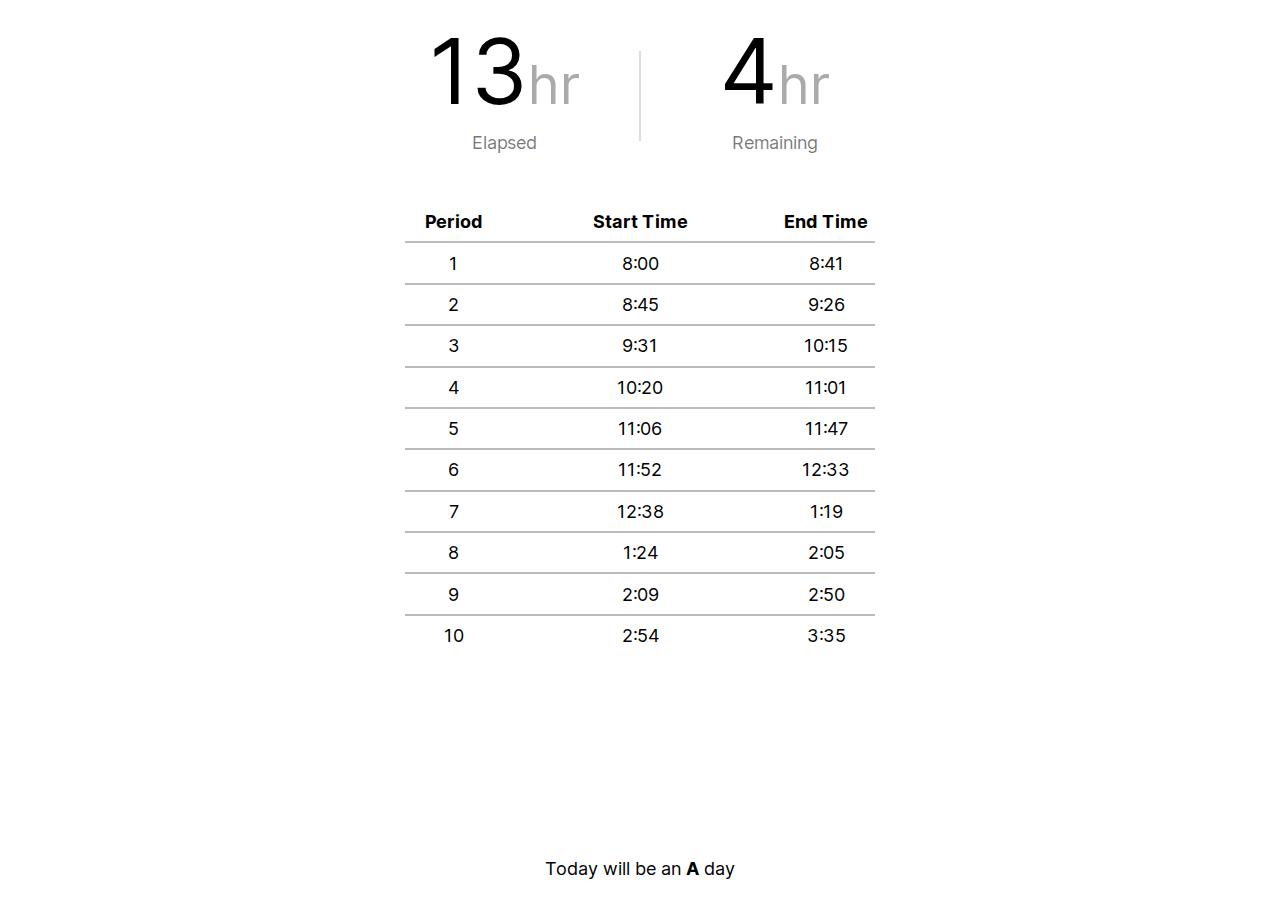
==== index.html @ 1264f52e "Initial commit" ====
<!DOCTYPE html>
<html lang="en">
<head>
	<meta charset="UTF-8">
	<link rel="icon" href="./favicon.svg" type="image/svg+xml">
	<meta name="viewport" content="width=device-width, initial-scale=1.0">
	<title>Today at Stuy</title>
	<link rel="stylesheet" href="style.css">
	<script src="script.js" defer></script>
	<link rel="prefetch" href="https://worldtimeapi.org/api/timezone/America/New_York" />
    <link rel="manifest" href="manifest.json" />
</head>
<body>
	<main>
		<!-- Top section -->
		<div id="top-section">
			<div id="time-elapsed-remaining-container">
				<div class="elapsed-remaining-boxes">
					<div>
						<span id="time-elapsed" class="elapsed-remaining-numbers"></span><span id="time-elapsed-units" class="elapsed-remaining-units"></span>
					</div>
					<div class="elapsed-remaining-label">Elapsed</div>
				</div>
				<div class="vertical-separator"></div>
				<div class="elapsed-remaining-boxes">
					<div>
						<span id="time-remaining" class="elapsed-remaining-numbers"></span><span id="time-remaining-units" class="elapsed-remaining-units"></span>
					</div>
					<div class="elapsed-remaining-label">Remaining</div>
				</div>
			</div>
			<div id="bell-schedule-table">
				<div id="bell-schedule-table-header-row">
					<div>Period</div>
					<div>Start Time</div>
					<div>End Time</div>
				</div>
			</div>
		</div>
		
		<!-- Bottom section -->
		<div>
			<span id="a-day-b-day-before"></span>
			<span id="a-day-b-day"></span>
			<span id="a-day-b-day-after">day</span>
		</div>
		</main>
</body>
</html>
---- style.css ----
@font-face {
	font-family: Inter;
	src: url('./Inter.var.woff2');
}

* {
	box-sizing: border-box;
}

:root {
	font-family: Inter, system-ui, Avenir, Helvetica, Arial, sans-serif;
	line-height: 1.5;
	font-weight: 400;
	font-size: 18px;

	color-scheme: light dark;

	font-synthesis: none;
	text-rendering: optimizeLegibility;
	-webkit-font-smoothing: antialiased;
	-moz-osx-font-smoothing: grayscale;
	-webkit-text-size-adjust: 100%;

	--current-period-border-radius: 1rem;
	--table-divider-thickness: 0.05rem;

	/* Colors */
	--background-color: white;
	--foreground-color: black;
	--elapsed-remaining-unit-color: #0005;
	--elapsed-remaining-label-color: #0008;
	--elapsed-remaining-separator-color: #DDD;
	--table-divider-color: #BBB;
	--current-period-table-row-background: hsla(118, 100%, 60%, 0.5);
	--current-period-table-row-border: hsl(118, 60%, 60%);
}

@media (prefers-color-scheme: dark) {
	:root {
		--background-color: black;
		--foreground-color: #DDD;
		--elapsed-remaining-unit-color: #FFF5;
		--elapsed-remaining-label-color: #FFF8;
		--elapsed-remaining-separator-color: #333;
		--table-divider-color: #555;
		--current-period-table-row-background: hsla(118, 70%, 60%, 0.5);
		--current-period-table-row-border: hsl(118, 54%, 43%);
	}
}

body {
	display: grid;
	place-items: center;
	margin: 0;
	background-color: var(--background-color);
	color: var(--foreground-color);
	height: 100vh;
}

main {
	padding-top: 2rem;
	padding-bottom: 1rem;
	display: flex;
	flex-direction: column;
	justify-content: space-between;
	align-items: center;
	height: 100%;
	width: 100%;
	max-width: 30rem
}

#top-section {
	display: flex;
	flex-direction: column;
	gap: 2.5rem;
	width: 100%;
}

/* -------------------------------------------------------------------------- */
/*                       time elapsed, remaining display                      */
/* -------------------------------------------------------------------------- */
#time-elapsed-remaining-container {
	display: flex;
	align-items: center;
	justify-content: space-evenly;
}

.vertical-separator {
	display: block;
	width: 0.1rem;
	height: 5rem;
	background-color: var(--elapsed-remaining-separator-color);
}

.elapsed-remaining-boxes {
	width: 9rem;
	display: flex;
	place-items: center;
	flex-direction: column;
	gap: 1rem;
}

.elapsed-remaining-numbers {
	font-size: 5rem;
	line-height: 0.8;
}

.elapsed-remaining-units {
	font-size: 3rem;
	line-height: 0.8;
	color: var(--elapsed-remaining-unit-color);
}

.elapsed-remaining-label {
	color: var(--elapsed-remaining-label-color);
}

/* -------------------------------------------------------------------------- */
/*                             a-day b-day display                            */
/* -------------------------------------------------------------------------- */
#a-day-b-day {
	font-weight: bold;
}

/* -------------------------------------------------------------------------- */
/*                             bell schedule table                            */
/* -------------------------------------------------------------------------- */

#bell-schedule-table {
	width: calc(80% + 2rem);
	margin-inline: auto;
}

#bell-schedule-table-header-row {
	font-weight: 700
}

#bell-schedule-table hr {
	outline: var(--table-divider-thickness) solid var(--table-divider-color);
	border: none;
	margin: 0;
}

#bell-schedule-table > .actual-row, #bell-schedule-table > #bell-schedule-table-header-row {
	display: flex;
}

#bell-schedule-table > * {
	text-align: center;
}

#bell-schedule-table > * > *:nth-child(2) {
	width: 100%;
}

#bell-schedule-table > *:not(hr) {
	padding-block: 0.4rem;
}

#bell-schedule-table > * > * {
	width: 9rem;
	text-align: center;
}

#bell-schedule-table .current-period {
	background-color: var(--current-period-table-row-background);
	outline: 0.15rem solid var(--current-period-table-row-border);
	border-radius: 0.3rem;
}
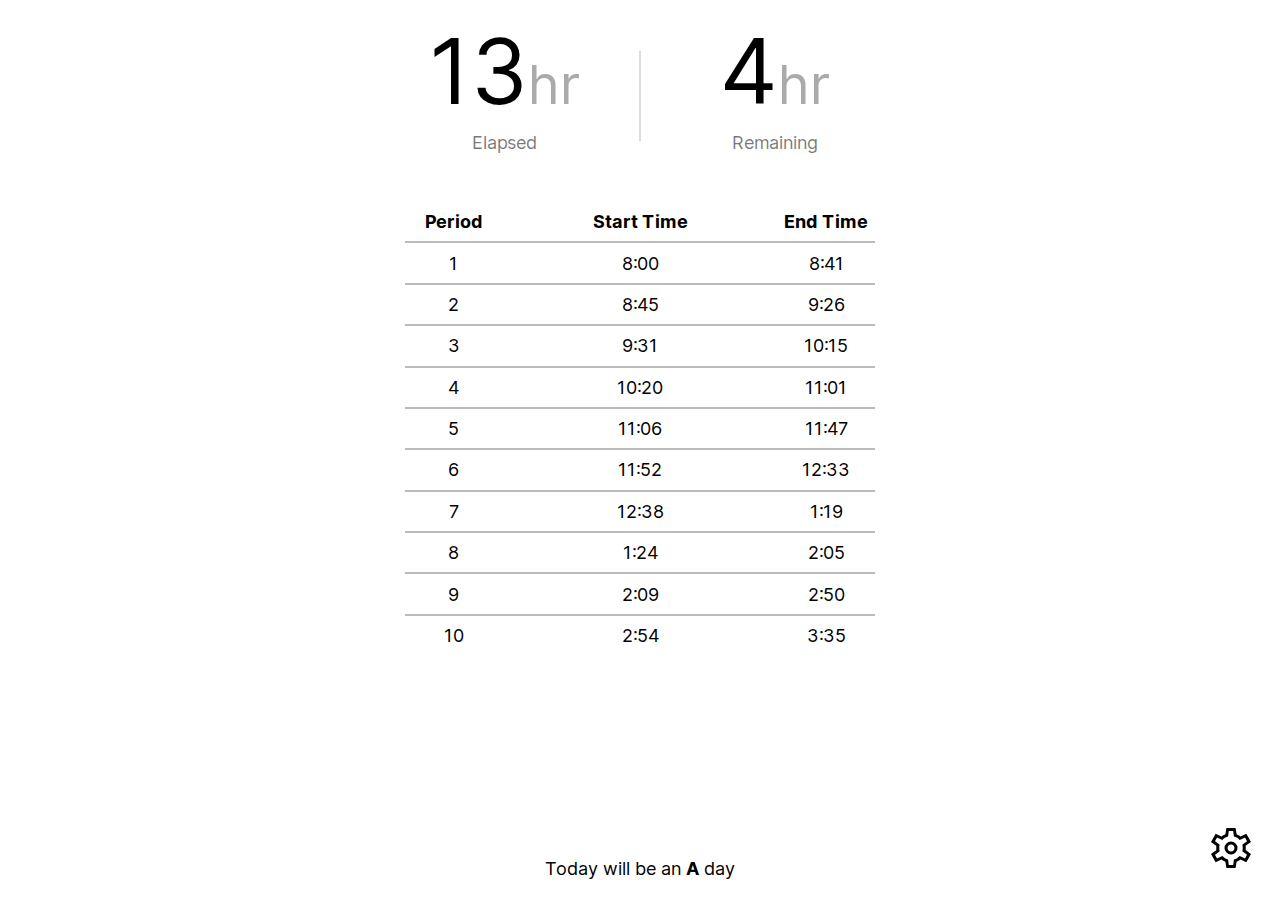
==== commit 65a039fa: "Add very WIP options menu" ====
--- a/index.html
+++ b/index.html
@@ -7,6 +7,7 @@
 	<title>Today at Stuy</title>
 	<link rel="stylesheet" href="style.css">
 	<script src="script.js" defer></script>
+	<script src="optionsMenu.js" defer></script>
 	<link rel="prefetch" href="https://worldtimeapi.org/api/timezone/America/New_York" />
     <link rel="manifest" href="manifest.json" />
 </head>
@@ -44,6 +45,73 @@
 			<span id="a-day-b-day"></span>
 			<span id="a-day-b-day-after">day</span>
 		</div>
-		</main>
+
+		<button class="open-options-menu-button" onclick="optionsDialog.showModal()">
+			<svg xmlns="http://www.w3.org/2000/svg" height="48" viewBox="0 -960 960 960" width="48"><path fill="currentColor" d="m388-80-20-126q-19-7-40-19t-37-25l-118 54-93-164 108-79q-2-9-2.5-20.5T185-480q0-9 .5-20.5T188-521L80-600l93-164 118 54q16-13 37-25t40-18l20-127h184l20 126q19 7 40.5 18.5T669-710l118-54 93 164-108 77q2 10 2.5 21.5t.5 21.5q0 10-.5 21t-2.5 21l108 78-93 164-118-54q-16 13-36.5 25.5T592-206L572-80H388Zm92-270q54 0 92-38t38-92q0-54-38-92t-92-38q-54 0-92 38t-38 92q0 54 38 92t92 38Zm0-60q-29 0-49.5-20.5T410-480q0-29 20.5-49.5T480-550q29 0 49.5 20.5T550-480q0 29-20.5 49.5T480-410Zm0-70Zm-44 340h88l14-112q33-8 62.5-25t53.5-41l106 46 40-72-94-69q4-17 6.5-33.5T715-480q0-17-2-33.5t-7-33.5l94-69-40-72-106 46q-23-26-52-43.5T538-708l-14-112h-88l-14 112q-34 7-63.5 24T306-642l-106-46-40 72 94 69q-4 17-6.5 33.5T245-480q0 17 2.5 33.5T254-413l-94 69 40 72 106-46q24 24 53.5 41t62.5 25l14 112Z"/></svg>
+		</button>
+
+		<dialog id="options-dialog">
+			<button class="close-button" onclick="optionsDialog.close()">
+				<svg xmlns="http://www.w3.org/2000/svg" height="48" viewBox="0 -960 960 960" width="48"><path fill="currentColor" d="m249-207-42-42 231-231-231-231 42-42 231 231 231-231 42 42-231 231 231 231-42 42-231-231-231 231Z"/></svg>
+			</button>
+			<div id="options-menu">
+				<section>
+					<h2>Current Theme</h2>
+					<div id="theme-override-container"></div>
+				</section>
+				<section>
+					<h2>Light Theme</h2>
+					<div id="light-theme-options-container"></div>
+				</section>
+				<section>
+					<h2>Dark Theme</h2>
+					<div id="dark-theme-options-container"></div>
+				</section>
+				<section>
+					<h2>Customize the Light Theme</h2>
+					<div class="theme-customization-menu">
+						<button onclick="resetTheme('custom-light', 'light')">Reset to Default Light Theme</button>
+						<div>
+							<button onclick="letUserChangeCSSVariableColor('custom-light', 'background')">Background Color</button>
+							<button onclick="letUserChangeCSSVariableColor('custom-light', 'foreground')">Foreground Color</button>
+						</div>
+						<div>
+							<button onclick="letUserChangeCSSVariableColor('custom-light', 'elapsed-remaining-units')">Bell-info Unit Color</button>
+							<button onclick="letUserChangeCSSVariableColor('custom-light', 'elapsed-remaining-labels')">Bell-info Label Color</button>
+							<button onclick="letUserChangeCSSVariableColor('custom-light', 'elapsed-remaining-separator')">Bell-info Separator Color</button>
+						</div>
+						<div>
+							<button onclick="letUserChangeCSSVariableColor('custom-light', 'period-dividers')">Table Divider Color</button>
+							<button onclick="letUserChangeCSSVariableColor('custom-light', 'current-period-background')">Current Period background</button>
+							<button onclick="letUserChangeCSSVariableColor('custom-light', 'current-period-border')">Current Period border</button>
+						</div>
+					</div>
+				</section>
+				<section>
+					<h2>Customize the Dark Theme</h2>
+					<div class="theme-customization-menu">
+						<button onclick="resetTheme('custom-dark', 'dark')">Reset to Default Dark Theme</button>
+	
+						<div>
+							<button onclick="letUserChangeCSSVariableColor('custom-dark', 'background')">Background Color</button>
+							<button onclick="letUserChangeCSSVariableColor('custom-dark', 'foreground')">Foreground Color</button>
+						</div>
+	
+						<div>
+							<button onclick="letUserChangeCSSVariableColor('custom-dark', 'elapsed-remaining-units')">Bell-info Unit Color</button>
+							<button onclick="letUserChangeCSSVariableColor('custom-dark', 'elapsed-remaining-labels')">Bell-info Label Color</button>
+							<button onclick="letUserChangeCSSVariableColor('custom-dark', 'elapsed-remaining-separator')">Bell-info Separator Color</button>
+						</div>
+	
+						<div>
+							<button onclick="letUserChangeCSSVariableColor('custom-dark', 'period-dividers')">Table Divider Color</button>
+							<button onclick="letUserChangeCSSVariableColor('custom-dark', 'current-period-background')">Current Period background</button>
+							<button onclick="letUserChangeCSSVariableColor('custom-dark', 'current-period-border')">Current Period border</button>
+						</div>
+					</div>
+				</section>
+			</div>
+		</dialog>
+	</main>
 </body>
 </html>--- a/style.css
+++ b/style.css
@@ -7,13 +7,11 @@
 	box-sizing: border-box;
 }
 
-:root {
+:root, ::backdrop {
 	font-family: Inter, system-ui, Avenir, Helvetica, Arial, sans-serif;
 	line-height: 1.5;
 	font-weight: 400;
 	font-size: 18px;
-
-	color-scheme: light dark;
 
 	font-synthesis: none;
 	text-rendering: optimizeLegibility;
@@ -21,40 +19,41 @@
 	-moz-osx-font-smoothing: grayscale;
 	-webkit-text-size-adjust: 100%;
 
-	--current-period-border-radius: 1rem;
+	
+	--current-period-border-radius: 0.3rem;
+	--current-period-border-width: 0.15rem;
+	--elapsed-remaining-divider-thickness: 0.1rem;
 	--table-divider-thickness: 0.05rem;
 
 	/* Colors */
-	--background-color: white;
-	--foreground-color: black;
-	--elapsed-remaining-unit-color: #0005;
-	--elapsed-remaining-label-color: #0008;
-	--elapsed-remaining-separator-color: #DDD;
-	--table-divider-color: #BBB;
-	--current-period-table-row-background: hsla(118, 100%, 60%, 0.5);
-	--current-period-table-row-border: hsl(118, 60%, 60%);
-}
-
-@media (prefers-color-scheme: dark) {
-	:root {
-		--background-color: black;
-		--foreground-color: #DDD;
-		--elapsed-remaining-unit-color: #FFF5;
-		--elapsed-remaining-label-color: #FFF8;
-		--elapsed-remaining-separator-color: #333;
-		--table-divider-color: #555;
-		--current-period-table-row-background: hsla(118, 70%, 60%, 0.5);
-		--current-period-table-row-border: hsl(118, 54%, 43%);
-	}
+	--background: white;
+	--foreground: black;
+	--elapsed-remaining-units: #0005;
+	--elapsed-remaining-labels: #0008;
+	--elapsed-remaining-separator: #DDD;
+	--period-dividers: #BBB;
+	--current-period-background: hsla(118, 100%, 60%, 0.5);
+	--current-period-border: hsl(118, 60%, 60%);
+
+	--options-menu-background: var(--background);
+	--button-background: #F4F4F4;
+	--button-border: #CCC;
+	--button-hover-background: var(--button-border);
+	--dialog-backdrop: #0004;
+	--dialog-blur: 1rem
 }
 
 body {
 	display: grid;
 	place-items: center;
 	margin: 0;
-	background-color: var(--background-color);
-	color: var(--foreground-color);
+	background-color: var(--background);
+	color: var(--foreground);
 	height: 100vh;
+}
+
+body > * {
+	max-width: 30rem
 }
 
 main {
@@ -66,7 +65,6 @@
 	align-items: center;
 	height: 100%;
 	width: 100%;
-	max-width: 30rem
 }
 
 #top-section {
@@ -87,9 +85,9 @@
 
 .vertical-separator {
 	display: block;
-	width: 0.1rem;
+	width: var(--elapsed-remaining-divider-thickness);
 	height: 5rem;
-	background-color: var(--elapsed-remaining-separator-color);
+	background-color: var(--elapsed-remaining-separator);
 }
 
 .elapsed-remaining-boxes {
@@ -108,11 +106,11 @@
 .elapsed-remaining-units {
 	font-size: 3rem;
 	line-height: 0.8;
-	color: var(--elapsed-remaining-unit-color);
+	color: var(--elapsed-remaining-units);
 }
 
 .elapsed-remaining-label {
-	color: var(--elapsed-remaining-label-color);
+	color: var(--elapsed-remaining-labels);
 }
 
 /* -------------------------------------------------------------------------- */
@@ -136,7 +134,7 @@
 }
 
 #bell-schedule-table hr {
-	outline: var(--table-divider-thickness) solid var(--table-divider-color);
+	outline: var(--table-divider-thickness) solid var(--period-dividers);
 	border: none;
 	margin: 0;
 }
@@ -154,7 +152,7 @@
 }
 
 #bell-schedule-table > *:not(hr) {
-	padding-block: 0.4rem;
+	padding-block: min(0.4rem, calc(3vh - 1rem));
 }
 
 #bell-schedule-table > * > * {
@@ -163,7 +161,97 @@
 }
 
 #bell-schedule-table .current-period {
-	background-color: var(--current-period-table-row-background);
-	outline: 0.15rem solid var(--current-period-table-row-border);
-	border-radius: 0.3rem;
-}
+	background-color: var(--current-period-background);
+	outline: var(--current-period-border-width) solid var(--current-period-border);
+	border-radius: var(--current-period-border-radius);
+}
+
+/* -------------------------------------------------------------------------- */
+/*                                options menu                                */
+/* -------------------------------------------------------------------------- */
+
+.open-options-menu-button {
+	background-color: transparent;
+	border: none;
+	position: absolute;
+	bottom: 1rem;
+	right: 1rem;
+}
+
+dialog {
+	width: calc(min(100vw, 30rem) - 2rem);
+	border: none;
+	border-radius: 2rem;
+	height: calc(100vh - 2rem);
+	background-color: var(--options-menu-background);
+	color: inherit;
+}
+
+dialog::backdrop {
+	background: var(--dialog-backdrop);
+	backdrop-filter: blur(var(--dialog-blur));
+}
+
+#options-menu > section > div {
+	display: flex;
+	gap: 0.2rem
+}
+
+#options-menu > section > .theme-customization-menu {
+	flex-direction: column;
+}
+
+#options-menu > section > .theme-customization-menu > * {
+	width: fit-content
+}
+
+#options-menu h2 {
+	margin-bottom: 0;
+}
+
+dialog > .close-button {
+	background-color: transparent;
+	border: none;
+	position: absolute;
+	top: 1rem;
+	right: 1rem;
+}
+
+button {
+	background-color: var(--button-background);
+	border: 0.1rem solid var(--button-border);
+	border-radius: 0.5rem;
+	padding: 0.4rem;
+	color: inherit;
+}
+
+button:hover {
+	background-color: var(--button-hover-background);
+	cursor: pointer
+}
+
+.color-picker > .range-container {
+	display: grid;
+	grid-template-columns: max-content auto;
+	gap: 0.5rem
+	
+}
+
+.color-picker > * {
+	width: calc(80% + 2rem);
+	margin-inline: auto;
+	display: block
+}
+
+.color-picker input {
+	margin-bottom: 1rem;
+}
+
+.color-picker {
+	width: 100%
+}
+
+.radio-button.active {
+	background-color: var(--current-period-background);
+	border-color: var(--current-period-border);
+}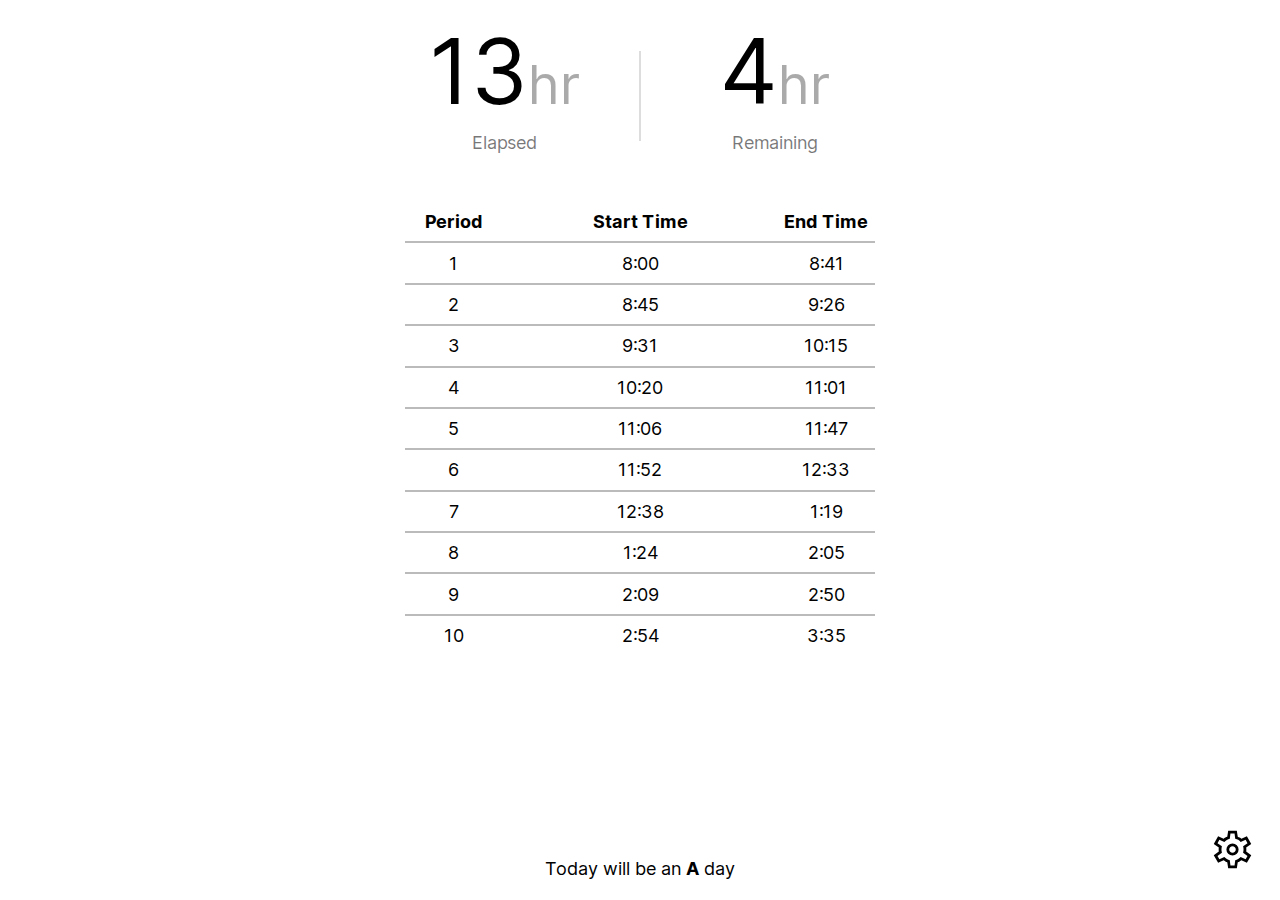
==== commit 76be1d49: "Misc updates to options menu + svh units!" ====
--- a/index.html
+++ b/index.html
@@ -46,8 +46,8 @@
 			<span id="a-day-b-day-after">day</span>
 		</div>
 
-		<button class="open-options-menu-button" onclick="optionsDialog.showModal()">
-			<svg xmlns="http://www.w3.org/2000/svg" height="48" viewBox="0 -960 960 960" width="48"><path fill="currentColor" d="m388-80-20-126q-19-7-40-19t-37-25l-118 54-93-164 108-79q-2-9-2.5-20.5T185-480q0-9 .5-20.5T188-521L80-600l93-164 118 54q16-13 37-25t40-18l20-127h184l20 126q19 7 40.5 18.5T669-710l118-54 93 164-108 77q2 10 2.5 21.5t.5 21.5q0 10-.5 21t-2.5 21l108 78-93 164-118-54q-16 13-36.5 25.5T592-206L572-80H388Zm92-270q54 0 92-38t38-92q0-54-38-92t-92-38q-54 0-92 38t-38 92q0 54 38 92t92 38Zm0-60q-29 0-49.5-20.5T410-480q0-29 20.5-49.5T480-550q29 0 49.5 20.5T550-480q0 29-20.5 49.5T480-410Zm0-70Zm-44 340h88l14-112q33-8 62.5-25t53.5-41l106 46 40-72-94-69q4-17 6.5-33.5T715-480q0-17-2-33.5t-7-33.5l94-69-40-72-106 46q-23-26-52-43.5T538-708l-14-112h-88l-14 112q-34 7-63.5 24T306-642l-106-46-40 72 94 69q-4 17-6.5 33.5T245-480q0 17 2.5 33.5T254-413l-94 69 40 72 106-46q24 24 53.5 41t62.5 25l14 112Z"/></svg>
+		<button id="options-menu-open-button" class="open-options-menu-button" onclick="optionsDialog.showModal()">
+			<svg xmlns="http://www.w3.org/2000/svg" viewBox="0 -960 960 960"><path fill="currentColor" d="m388-80-20-126q-19-7-40-19t-37-25l-118 54-93-164 108-79q-2-9-2.5-20.5T185-480q0-9 .5-20.5T188-521L80-600l93-164 118 54q16-13 37-25t40-18l20-127h184l20 126q19 7 40.5 18.5T669-710l118-54 93 164-108 77q2 10 2.5 21.5t.5 21.5q0 10-.5 21t-2.5 21l108 78-93 164-118-54q-16 13-36.5 25.5T592-206L572-80H388Zm92-270q54 0 92-38t38-92q0-54-38-92t-92-38q-54 0-92 38t-38 92q0 54 38 92t92 38Zm0-60q-29 0-49.5-20.5T410-480q0-29 20.5-49.5T480-550q29 0 49.5 20.5T550-480q0 29-20.5 49.5T480-410Zm0-70Zm-44 340h88l14-112q33-8 62.5-25t53.5-41l106 46 40-72-94-69q4-17 6.5-33.5T715-480q0-17-2-33.5t-7-33.5l94-69-40-72-106 46q-23-26-52-43.5T538-708l-14-112h-88l-14 112q-34 7-63.5 24T306-642l-106-46-40 72 94 69q-4 17-6.5 33.5T245-480q0 17 2.5 33.5T254-413l-94 69 40 72 106-46q24 24 53.5 41t62.5 25l14 112Z"/></svg>
 		</button>
 
 		<dialog id="options-dialog">
@@ -68,47 +68,8 @@
 					<div id="dark-theme-options-container"></div>
 				</section>
 				<section>
-					<h2>Customize the Light Theme</h2>
-					<div class="theme-customization-menu">
-						<button onclick="resetTheme('custom-light', 'light')">Reset to Default Light Theme</button>
-						<div>
-							<button onclick="letUserChangeCSSVariableColor('custom-light', 'background')">Background Color</button>
-							<button onclick="letUserChangeCSSVariableColor('custom-light', 'foreground')">Foreground Color</button>
-						</div>
-						<div>
-							<button onclick="letUserChangeCSSVariableColor('custom-light', 'elapsed-remaining-units')">Bell-info Unit Color</button>
-							<button onclick="letUserChangeCSSVariableColor('custom-light', 'elapsed-remaining-labels')">Bell-info Label Color</button>
-							<button onclick="letUserChangeCSSVariableColor('custom-light', 'elapsed-remaining-separator')">Bell-info Separator Color</button>
-						</div>
-						<div>
-							<button onclick="letUserChangeCSSVariableColor('custom-light', 'period-dividers')">Table Divider Color</button>
-							<button onclick="letUserChangeCSSVariableColor('custom-light', 'current-period-background')">Current Period background</button>
-							<button onclick="letUserChangeCSSVariableColor('custom-light', 'current-period-border')">Current Period border</button>
-						</div>
-					</div>
-				</section>
-				<section>
-					<h2>Customize the Dark Theme</h2>
-					<div class="theme-customization-menu">
-						<button onclick="resetTheme('custom-dark', 'dark')">Reset to Default Dark Theme</button>
-	
-						<div>
-							<button onclick="letUserChangeCSSVariableColor('custom-dark', 'background')">Background Color</button>
-							<button onclick="letUserChangeCSSVariableColor('custom-dark', 'foreground')">Foreground Color</button>
-						</div>
-	
-						<div>
-							<button onclick="letUserChangeCSSVariableColor('custom-dark', 'elapsed-remaining-units')">Bell-info Unit Color</button>
-							<button onclick="letUserChangeCSSVariableColor('custom-dark', 'elapsed-remaining-labels')">Bell-info Label Color</button>
-							<button onclick="letUserChangeCSSVariableColor('custom-dark', 'elapsed-remaining-separator')">Bell-info Separator Color</button>
-						</div>
-	
-						<div>
-							<button onclick="letUserChangeCSSVariableColor('custom-dark', 'period-dividers')">Table Divider Color</button>
-							<button onclick="letUserChangeCSSVariableColor('custom-dark', 'current-period-background')">Current Period background</button>
-							<button onclick="letUserChangeCSSVariableColor('custom-dark', 'current-period-border')">Current Period border</button>
-						</div>
-					</div>
+					<h2 id="customize-theme-header"></h2>
+					<div id="theme-customization-menu"></div>
 				</section>
 			</div>
 		</dialog>
--- a/style.css
+++ b/style.css
@@ -18,6 +18,8 @@
 	-webkit-font-smoothing: antialiased;
 	-moz-osx-font-smoothing: grayscale;
 	-webkit-text-size-adjust: 100%;
+
+	--compact-ui: 0;
 
 	
 	--current-period-border-radius: 0.3rem;
@@ -49,7 +51,7 @@
 	margin: 0;
 	background-color: var(--background);
 	color: var(--foreground);
-	height: 100vh;
+	height: 100svh;
 }
 
 body > * {
@@ -70,7 +72,7 @@
 #top-section {
 	display: flex;
 	flex-direction: column;
-	gap: 2.5rem;
+	gap: calc(2.5rem * (1 - var(--compact-ui)) + 0.5rem * var(--compact-ui));
 	width: 100%;
 }
 
@@ -152,7 +154,7 @@
 }
 
 #bell-schedule-table > *:not(hr) {
-	padding-block: min(0.4rem, calc(3vh - 1rem));
+	padding-block: calc(min(0.4rem, calc(3vh - 1rem)) * (1 - var(--compact-ui))    +    min(0.4rem, calc(3vh - 1.3rem)) * var(--compact-ui));
 }
 
 #bell-schedule-table > * > * {
@@ -181,10 +183,11 @@
 dialog {
 	width: calc(min(100vw, 30rem) - 2rem);
 	border: none;
-	border-radius: 2rem;
+	border-radius: clamp(1rem, calc(10vw - 0.5rem), 2rem);
 	height: calc(100vh - 2rem);
 	background-color: var(--options-menu-background);
 	color: inherit;
+	padding: 0;
 }
 
 dialog::backdrop {
@@ -192,21 +195,36 @@
 	backdrop-filter: blur(var(--dialog-blur));
 }
 
+#options-menu {
+	padding: 1.5rem;
+}
+
+#options-menu > section {
+	margin-bottom: 1rem;
+}
+
 #options-menu > section > div {
 	display: flex;
 	gap: 0.2rem
 }
 
-#options-menu > section > .theme-customization-menu {
-	flex-direction: column;
-}
-
-#options-menu > section > .theme-customization-menu > * {
-	width: fit-content
+#theme-customization-menu {
+	flex-direction: column;
+}
+
+#theme-customization-menu > .color-container {
+	display: grid;
+	grid-template-columns: repeat(auto-fill, minmax(8.6rem, 1fr));
+	gap: 0.2rem;
+}
+
+#theme-customization-menu .color-container > button {
+	padding-block: 0.5rem
 }
 
 #options-menu h2 {
-	margin-bottom: 0;
+	margin: 0;
+	font-size: 1.4rem
 }
 
 dialog > .close-button {
@@ -233,7 +251,7 @@
 .color-picker > .range-container {
 	display: grid;
 	grid-template-columns: max-content auto;
-	gap: 0.5rem
+	gap: 0.2rem
 	
 }
 
@@ -243,6 +261,11 @@
 	display: block
 }
 
+.color-picker .accept-button {
+	margin-bottom: 1rem;
+	padding-block: 0.7rem
+}
+
 .color-picker input {
 	margin-bottom: 1rem;
 }
@@ -254,4 +277,12 @@
 .radio-button.active {
 	background-color: var(--current-period-background);
 	border-color: var(--current-period-border);
+}
+
+.slightly-hidden {
+	opacity: 70%
+}
+
+svg {
+	width: 2.5rem
 }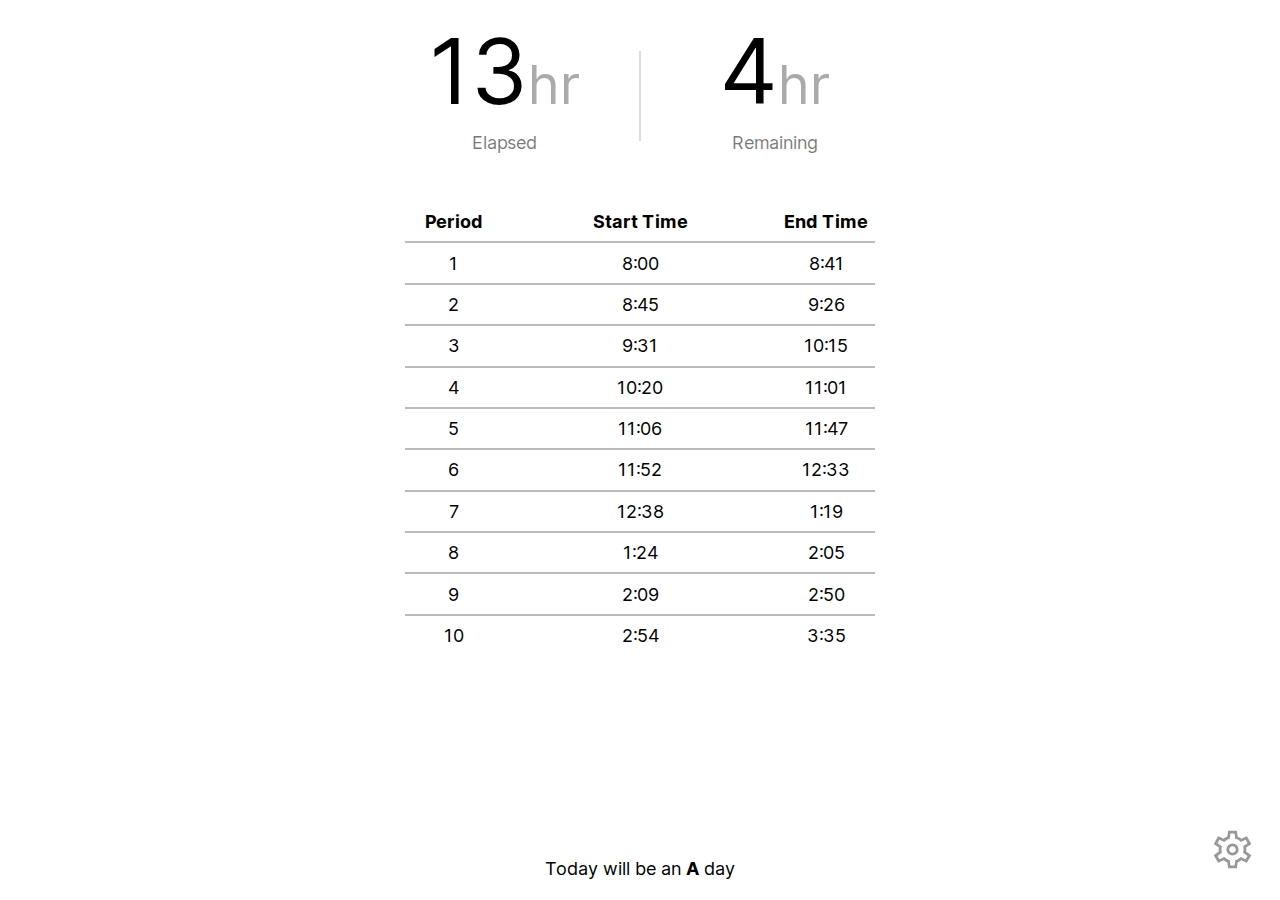
==== commit 10a02008: "More misc improvements to the options menu" ====
--- a/index.html
+++ b/index.html
@@ -51,26 +51,32 @@
 		</button>
 
 		<dialog id="options-dialog">
-			<button class="close-button" onclick="optionsDialog.close()">
+			<button id="options-menu-close-button" class="close-button" onclick="optionsDialog.close()">
 				<svg xmlns="http://www.w3.org/2000/svg" height="48" viewBox="0 -960 960 960" width="48"><path fill="currentColor" d="m249-207-42-42 231-231-231-231 42-42 231 231 231-231 42 42-231 231 231 231-42 42-231-231-231 231Z"/></svg>
 			</button>
 			<div id="options-menu">
-				<section>
-					<h2>Current Theme</h2>
-					<div id="theme-override-container"></div>
-				</section>
-				<section>
-					<h2>Light Theme</h2>
-					<div id="light-theme-options-container"></div>
-				</section>
-				<section>
-					<h2>Dark Theme</h2>
-					<div id="dark-theme-options-container"></div>
-				</section>
-				<section>
-					<h2 id="customize-theme-header"></h2>
-					<div id="theme-customization-menu"></div>
-				</section>
+				<div class="top-section">
+					<section>
+						<h2>Current theme</h2>
+						<div id="theme-override-container"></div>
+					</section>
+					<section>
+						<h2>Light theme</h2>
+						<div id="light-theme-options-container"></div>
+					</section>
+					<section>
+						<h2>Dark theme</h2>
+						<div id="dark-theme-options-container"></div>
+					</section>
+					<section>
+						<h2 id="customize-theme-header">Customize active theme</h2>
+						<div id="theme-customization-menu"></div>
+					</section>
+				</div>
+				<div class="bottom-section">
+					<div>Made by <strong>geode42</strong></div>
+					<a href="https://github.com/geode42/today-at-stuy" target="_blank" rel="noreferrer noopener">GitHub repo</a>
+				</div>
 			</div>
 		</dialog>
 	</main>
--- a/style.css
+++ b/style.css
@@ -5,6 +5,7 @@
 
 * {
 	box-sizing: border-box;
+	font-family: inherit;
 }
 
 :root, ::backdrop {
@@ -28,8 +29,10 @@
 	--table-divider-thickness: 0.05rem;
 
 	/* Colors */
+	--foreground: black;
 	--background: white;
-	--foreground: black;
+	--time-elapsed: var(--foreground);
+	--time-remaining: var(--foreground);
 	--elapsed-remaining-units: #0005;
 	--elapsed-remaining-labels: #0008;
 	--elapsed-remaining-separator: #DDD;
@@ -41,7 +44,7 @@
 	--button-background: #F4F4F4;
 	--button-border: #CCC;
 	--button-hover-background: var(--button-border);
-	--dialog-backdrop: #0004;
+	--dialog-backdrop: #6665;
 	--dialog-blur: 1rem
 }
 
@@ -85,6 +88,14 @@
 	justify-content: space-evenly;
 }
 
+#time-elapsed {
+	color: var(--time-elapsed)
+}
+
+#time-remaining {
+	color: var(--time-remaining)
+}
+
 .vertical-separator {
 	display: block;
 	width: var(--elapsed-remaining-divider-thickness);
@@ -197,15 +208,46 @@
 
 #options-menu {
 	padding: 1.5rem;
-}
-
-#options-menu > section {
+	display: flex;
+	height: 100%;
+	flex-direction: column;
+	justify-content: space-between;
+}
+
+#options-menu-open-button {
+	opacity: 0.4
+}
+
+#options-menu-close-button {
+	opacity: 0.8;
+	background-color: transparent;
+	border: none;
+	position: absolute;
+	top: 1.2rem;
+	right: 1.2rem;
+}
+
+#options-menu > .bottom-section {
+	text-align: center;
+	/* Flexbox ftw */
+	display: flex;
+	flex-direction: column;
+	gap: 0.2rem;
+}
+
+
+#options-menu section {
 	margin-bottom: 1rem;
 }
 
-#options-menu > section > div {
+#options-menu section > div {
 	display: flex;
 	gap: 0.2rem
+}
+
+#options-menu h2 {
+	margin: 0;
+	font-size: 1.4rem
 }
 
 #theme-customization-menu {
@@ -220,19 +262,6 @@
 
 #theme-customization-menu .color-container > button {
 	padding-block: 0.5rem
-}
-
-#options-menu h2 {
-	margin: 0;
-	font-size: 1.4rem
-}
-
-dialog > .close-button {
-	background-color: transparent;
-	border: none;
-	position: absolute;
-	top: 1rem;
-	right: 1rem;
 }
 
 button {
@@ -285,4 +314,51 @@
 
 svg {
 	width: 2.5rem
+}
+
+a {
+	color: #1c6ce4;
+	text-decoration: none;
+}
+
+/* Reset styles */
+input[type="range"] {
+	-webkit-appearance: none;
+	-appearance: none;
+	background: transparent;
+	cursor: pointer;
+	width: 100%;
+}
+
+/* Track */
+input[type="range"]::-webkit-slider-runnable-track {
+	background: #8885;
+	height: 0.3rem;
+	border-radius: 999px;
+}
+
+input[type="range"]::-moz-range-track {
+	background: #8885;
+	height: 0.3rem;
+	border-radius: 999px;
+}
+
+/* Thumb */
+input[type="range"]::-webkit-slider-thumb {
+	-webkit-appearance: none;
+	--track-height: 0.3rem;
+	--size: 0.9rem;
+	width: var(--size);
+	height: var(--size);
+	margin-top: calc(var(--track-height) / 2 - var(--size) / 2);
+	background: rgb(0, 94, 255);
+	border-radius: 999px;
+}
+
+input[type="range"]::-moz-range-thumb {
+	border: none;
+	border-radius: 999px;
+	background: rgb(0, 94, 255);
+	width: 0.9rem;
+	height: 0.9rem;
 }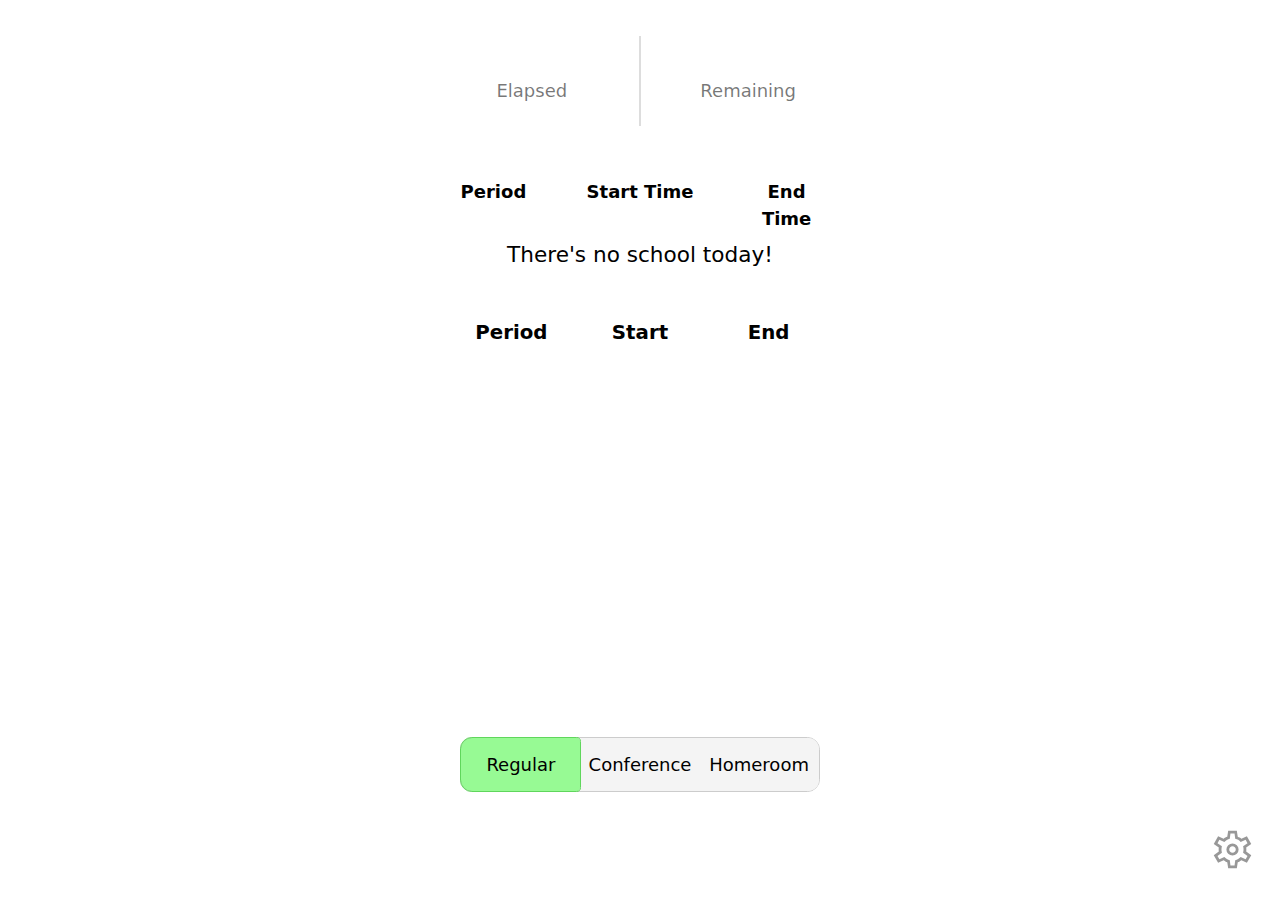
==== commit 135ce57e: "Conference and homeroom bell schedule support, new icon, custom API, schedule-viewer/no-school scree" ====
--- a/index.html
+++ b/index.html
@@ -8,42 +8,54 @@
 	<link rel="stylesheet" href="style.css">
 	<script src="script.js" defer></script>
 	<script src="optionsMenu.js" defer></script>
-	<link rel="prefetch" href="https://worldtimeapi.org/api/timezone/America/New_York" />
     <link rel="manifest" href="manifest.json" />
+	<meta name="theme-color" id="theme-color-meta-tag" content='#1FA7E0'>
+	<meta name="description" content="An open-source bell schedule tracker for Stuyvesant High School">
+	<meta name="author" content="geode42">
 </head>
 <body>
 	<main>
-		<!-- Top section -->
-		<div id="top-section">
-			<div id="time-elapsed-remaining-container">
-				<div class="elapsed-remaining-boxes">
-					<div>
-						<span id="time-elapsed" class="elapsed-remaining-numbers"></span><span id="time-elapsed-units" class="elapsed-remaining-units"></span>
+		<div id="live-viewer">
+			<div id="top-section">
+				<div id="time-elapsed-remaining-container">
+					<div class="elapsed-remaining-boxes">
+						<div>
+							<span id="time-elapsed" class="elapsed-remaining-numbers"></span><span id="time-elapsed-units" class="elapsed-remaining-units"></span>
+						</div>
+						<div class="elapsed-remaining-label">Elapsed</div>
 					</div>
-					<div class="elapsed-remaining-label">Elapsed</div>
+					<div class="vertical-separator"></div>
+					<div class="elapsed-remaining-boxes">
+						<div>
+							<span id="time-remaining" class="elapsed-remaining-numbers"></span><span id="time-remaining-units" class="elapsed-remaining-units"></span>
+						</div>
+						<div class="elapsed-remaining-label">Remaining</div>
+					</div>
 				</div>
-				<div class="vertical-separator"></div>
-				<div class="elapsed-remaining-boxes">
-					<div>
-						<span id="time-remaining" class="elapsed-remaining-numbers"></span><span id="time-remaining-units" class="elapsed-remaining-units"></span>
+				<div id="bell-schedule-table" class="bell-schedule-table">
+					<div id="bell-schedule-table-header-row" class="bell-schedule-table-header-row">
+						<div>Period</div>
+						<div>Start Time</div>
+						<div>End Time</div>
 					</div>
-					<div class="elapsed-remaining-label">Remaining</div>
 				</div>
 			</div>
-			<div id="bell-schedule-table">
-				<div id="bell-schedule-table-header-row">
-					<div>Period</div>
-					<div>Start Time</div>
-					<div>End Time</div>
+			
+			<div id="a-day-b-day"></div>
+		</div>
+		<div id="schedule-viewer">
+			<div>
+				<div id="no-school-message">There's no school today!</div>
+				<div id="no-school-reason"></div>
+				<div id="schedule-viewer-table" class="bell-schedule-table">
+					<div id="schedule-viewer-table-header-row" class="bell-schedule-table-header-row">
+						<div>Period</div>
+						<div>Start</div>
+						<div>End</div>
+					</div>
 				</div>
 			</div>
-		</div>
-		
-		<!-- Bottom section -->
-		<div>
-			<span id="a-day-b-day-before"></span>
-			<span id="a-day-b-day"></span>
-			<span id="a-day-b-day-after">day</span>
+			<div id="schedule-viewer-radio-button-container"></div>
 		</div>
 
 		<button id="options-menu-open-button" class="open-options-menu-button" onclick="optionsDialog.showModal()">
--- a/style.css
+++ b/style.css
@@ -72,6 +72,13 @@
 	width: 100%;
 }
 
+#no-school-message {
+	padding-bottom: 2rem;
+	font-weight: 500;
+	text-align: center;
+	font-size: 1.2rem;
+}
+
 #top-section {
 	display: flex;
 	flex-direction: column;
@@ -130,6 +137,10 @@
 /*                             a-day b-day display                            */
 /* -------------------------------------------------------------------------- */
 #a-day-b-day {
+	position: absolute;
+	left: 1rem;
+	bottom: 1rem;
+	font-size: 2.5rem;
 	font-weight: bold;
 }
 
@@ -137,46 +148,104 @@
 /*                             bell schedule table                            */
 /* -------------------------------------------------------------------------- */
 
-#bell-schedule-table {
+.bell-schedule-table {
 	width: calc(80% + 2rem);
 	margin-inline: auto;
 }
 
-#bell-schedule-table-header-row {
+.bell-schedule-table-header-row {
 	font-weight: 700
 }
 
-#bell-schedule-table hr {
+.bell-schedule-table hr {
 	outline: var(--table-divider-thickness) solid var(--period-dividers);
 	border: none;
 	margin: 0;
 }
 
-#bell-schedule-table > .actual-row, #bell-schedule-table > #bell-schedule-table-header-row {
-	display: flex;
-}
-
-#bell-schedule-table > * {
+.bell-schedule-table > .actual-row, .bell-schedule-table > .bell-schedule-table-header-row {
+	display: flex;
+}
+
+.bell-schedule-table > * {
 	text-align: center;
 }
 
-#bell-schedule-table > * > *:nth-child(2) {
+.bell-schedule-table > * > *:nth-child(2) {
 	width: 100%;
 }
 
-#bell-schedule-table > *:not(hr) {
+.bell-schedule-table > *:not(hr) {
 	padding-block: calc(min(0.4rem, calc(3vh - 1rem)) * (1 - var(--compact-ui))    +    min(0.4rem, calc(3vh - 1.3rem)) * var(--compact-ui));
 }
 
-#bell-schedule-table > * > * {
+.bell-schedule-table > * > * {
 	width: 9rem;
 	text-align: center;
 }
 
-#bell-schedule-table .current-period {
+.bell-schedule-table .current-period {
 	background-color: var(--current-period-background);
 	outline: var(--current-period-border-width) solid var(--current-period-border);
 	border-radius: var(--current-period-border-radius);
+}
+
+/* #schedule-viewer-table {
+	min-height: 600px;
+} */
+
+#schedule-viewer-table > *:not(hr) {
+	padding-block: calc((3vh - 0.95rem) * (1 - var(--compact-ui))    +    (3vh - 1.25rem) * var(--compact-ui));
+	font-size: 1.1rem;
+}
+
+#schedule-viewer {
+	display: flex;
+	flex-direction: column;
+	justify-content: space-between;
+	height: 100%;
+	padding-bottom: 5rem;
+}
+
+#schedule-viewer-radio-button-container {
+	display: flex;
+	/* gap: 0.5rem; */
+	width: calc(85% + 2rem);
+	margin-inline: auto;
+	background: var(--button-background);
+	border: 0.1rem solid var(--button-border);
+	border-radius: calc(0.6rem + 0.1rem);  /* button border-radius + border-radius above */
+}
+
+#schedule-viewer-radio-button-container > button {
+	font-size: 1.0rem;
+	width: 100%;
+	padding-block: 0.9rem;
+	border-radius: 0.2rem;
+	border: none;
+}
+
+/* #schedule-viewer-radio-button-container > button:not(.active) {
+} */
+
+#schedule-viewer-radio-button-container > button.active {
+	background-color: var(--current-period-background);
+	outline: 0.1rem solid var(--current-period-border);
+	z-index: 999;
+}
+
+#schedule-viewer-radio-button-container > button:first-child {
+	border-top-left-radius: 0.6rem;
+	border-bottom-left-radius: 0.6rem;
+}
+
+/* #schedule-viewer-radio-button-container > button:not(:first-child) {
+	border-left-width: 0;
+} */
+
+#schedule-viewer-radio-button-container > button:last-child {
+	border-top-right-radius: 0.6rem;
+	border-bottom-right-radius: 0.6rem;
 }
 
 /* -------------------------------------------------------------------------- */
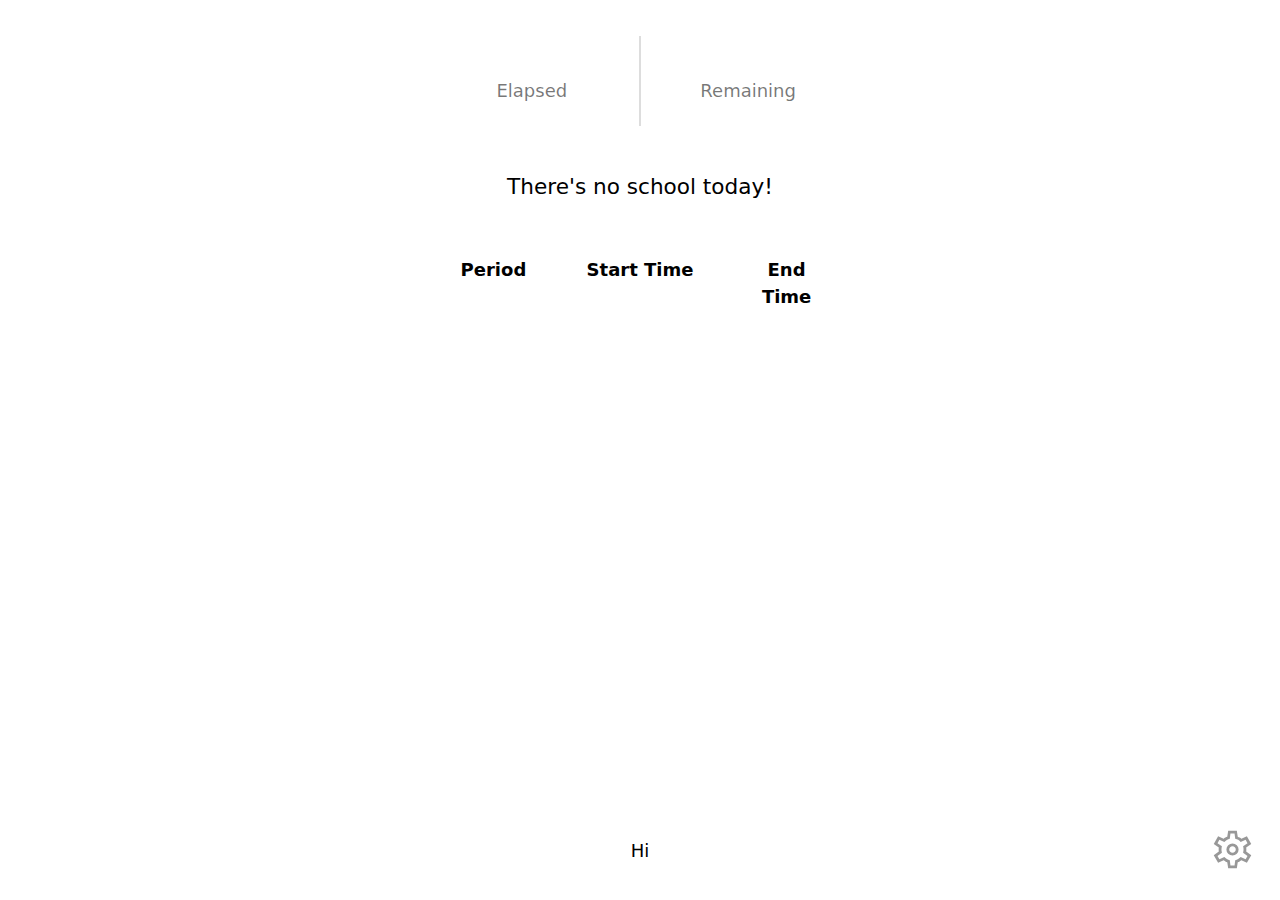
==== commit 1a676e94: "remove schedule viewer, make schedule cyclable, change current period to be its own rectangle" ====
--- a/index.html
+++ b/index.html
@@ -32,6 +32,10 @@
 						<div class="elapsed-remaining-label">Remaining</div>
 					</div>
 				</div>
+				<div id="no-school-info-container">
+					<div id="no-school-message">There's no school today!</div>
+					<div id="no-school-reason"></div>
+				</div>
 				<div id="bell-schedule-table" class="bell-schedule-table">
 					<div id="bell-schedule-table-header-row" class="bell-schedule-table-header-row">
 						<div>Period</div>
@@ -40,10 +44,13 @@
 					</div>
 				</div>
 			</div>
+
+
+			<div id="schedule-name-display">Hi</div>
 			
 			<div id="a-day-b-day"></div>
 		</div>
-		<div id="schedule-viewer">
+		<!-- <div id="schedule-viewer">
 			<div>
 				<div id="no-school-message">There's no school today!</div>
 				<div id="no-school-reason"></div>
@@ -56,7 +63,7 @@
 				</div>
 			</div>
 			<div id="schedule-viewer-radio-button-container"></div>
-		</div>
+		</div> -->
 
 		<button id="options-menu-open-button" class="open-options-menu-button" onclick="optionsDialog.showModal()">
 			<svg xmlns="http://www.w3.org/2000/svg" viewBox="0 -960 960 960"><path fill="currentColor" d="m388-80-20-126q-19-7-40-19t-37-25l-118 54-93-164 108-79q-2-9-2.5-20.5T185-480q0-9 .5-20.5T188-521L80-600l93-164 118 54q16-13 37-25t40-18l20-127h184l20 126q19 7 40.5 18.5T669-710l118-54 93 164-108 77q2 10 2.5 21.5t.5 21.5q0 10-.5 21t-2.5 21l108 78-93 164-118-54q-16 13-36.5 25.5T592-206L572-80H388Zm92-270q54 0 92-38t38-92q0-54-38-92t-92-38q-54 0-92 38t-38 92q0 54 38 92t92 38Zm0-60q-29 0-49.5-20.5T410-480q0-29 20.5-49.5T480-550q29 0 49.5 20.5T550-480q0 29-20.5 49.5T480-410Zm0-70Zm-44 340h88l14-112q33-8 62.5-25t53.5-41l106 46 40-72-94-69q4-17 6.5-33.5T715-480q0-17-2-33.5t-7-33.5l94-69-40-72-106 46q-23-26-52-43.5T538-708l-14-112h-88l-14 112q-34 7-63.5 24T306-642l-106-46-40 72 94 69q-4 17-6.5 33.5T245-480q0 17 2.5 33.5T254-413l-94 69 40 72 106-46q24 24 53.5 41t62.5 25l14 112Z"/></svg>
--- a/style.css
+++ b/style.css
@@ -38,6 +38,7 @@
 	--elapsed-remaining-separator: #DDD;
 	--period-dividers: #BBB;
 	--current-period-background: hsla(118, 100%, 60%, 0.5);
+	--current-period-stripe-background2: hsla(118, 77%, 50%, 0.5);
 	--current-period-border: hsl(118, 60%, 60%);
 
 	--options-menu-background: var(--background);
@@ -73,7 +74,6 @@
 }
 
 #no-school-message {
-	padding-bottom: 2rem;
 	font-weight: 500;
 	text-align: center;
 	font-size: 1.2rem;
@@ -84,6 +84,16 @@
 	flex-direction: column;
 	gap: calc(2.5rem * (1 - var(--compact-ui)) + 0.5rem * var(--compact-ui));
 	width: 100%;
+}
+
+#schedule-name-display {
+	position: absolute;
+	text-align: center;
+	bottom: 2rem;
+	left: 50%;
+	translate: -50%;
+	cursor: pointer;
+	user-select: none;
 }
 
 /* -------------------------------------------------------------------------- */
@@ -184,10 +194,74 @@
 	text-align: center;
 }
 
-.bell-schedule-table .current-period {
+.current-period-rect {
 	background-color: var(--current-period-background);
+	position: absolute;
 	outline: var(--current-period-border-width) solid var(--current-period-border);
 	border-radius: var(--current-period-border-radius);
+	z-index: -1;
+	transition: all 300ms ease-in-out;
+}
+
+.current-period-rect.passing {
+	padding-block: 0
+}
+
+.current-period-rect.passing::before {
+	content: "";
+	display: block;
+	width: 100%;
+	height: 100%;
+	top: 0;
+	left: 0;
+	position: absolute;
+	background: var(--background);
+	z-index: -10;
+	overflow: hidden;
+}
+
+@keyframes barberpole {
+	from {
+		background-position: 100% 100%;
+	}
+	/* from {
+		translate: 0
+	}
+
+	to {
+		translate: 40px
+	} */
+}
+
+.current-period-rect.passing::after {
+	position: absolute;
+	content: "";
+	display: block;
+	width: 100%;
+	height: 100%;
+	top: 0;
+	left: 0;
+	/* background-color: var(--current-period-background); */
+	background-image: repeating-linear-gradient(-45deg, var(--current-period-background), var(--current-period-background) 10px, var(--current-period-stripe-background2) 10px, var(--current-period-stripe-background2) 20px);
+	z-index: -10;
+	background-size: 200% 200%;
+	animation: barberpole 10s linear infinite;
+}
+
+/* #current-period-rect::before {
+	content: "";
+	position: absolute;
+	top: 50%;
+	left: 50%;
+	translate: -50% -50%;
+	width: 200%;
+	height: 200%;
+	background: var(--background);
+} */
+
+hr {
+	position: relative;
+	z-index: -20;
 }
 
 /* #schedule-viewer-table {
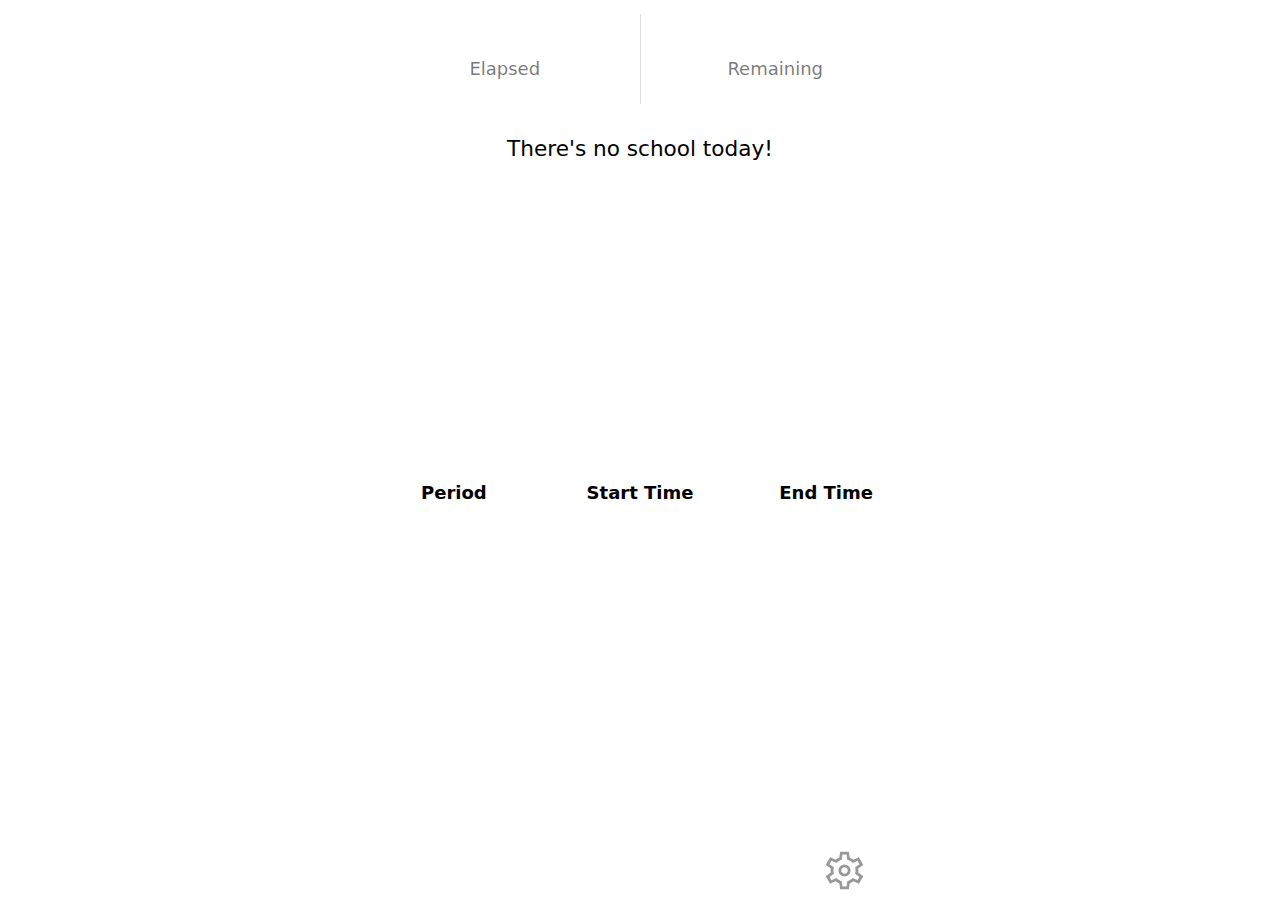
==== commit e8c6c558: "flex-grow table plus some code cleanup and other minor visual improvements" ====
--- a/index.html
+++ b/index.html
@@ -15,89 +15,71 @@
 </head>
 <body>
 	<main>
-		<div id="live-viewer">
-			<div id="top-section">
-				<div id="time-elapsed-remaining-container">
-					<div class="elapsed-remaining-boxes">
-						<div>
-							<span id="time-elapsed" class="elapsed-remaining-numbers"></span><span id="time-elapsed-units" class="elapsed-remaining-units"></span>
-						</div>
-						<div class="elapsed-remaining-label">Elapsed</div>
+		<div id="top-section">
+			<div id="time-elapsed-remaining-container">
+				<div class="elapsed-remaining-boxes">
+					<div>
+						<span id="time-elapsed" class="elapsed-remaining-numbers"></span><span id="time-elapsed-units" class="elapsed-remaining-units"></span>
 					</div>
-					<div class="vertical-separator"></div>
-					<div class="elapsed-remaining-boxes">
-						<div>
-							<span id="time-remaining" class="elapsed-remaining-numbers"></span><span id="time-remaining-units" class="elapsed-remaining-units"></span>
-						</div>
-						<div class="elapsed-remaining-label">Remaining</div>
+					<div class="elapsed-remaining-label">Elapsed</div>
+				</div>
+				<div class="vertical-separator"></div>
+				<div class="elapsed-remaining-boxes">
+					<div>
+						<span id="time-remaining" class="elapsed-remaining-numbers"></span><span id="time-remaining-units" class="elapsed-remaining-units"></span>
 					</div>
-				</div>
-				<div id="no-school-info-container">
-					<div id="no-school-message">There's no school today!</div>
-					<div id="no-school-reason"></div>
-				</div>
-				<div id="bell-schedule-table" class="bell-schedule-table">
-					<div id="bell-schedule-table-header-row" class="bell-schedule-table-header-row">
-						<div>Period</div>
-						<div>Start Time</div>
-						<div>End Time</div>
-					</div>
+					<div class="elapsed-remaining-label">Remaining</div>
 				</div>
 			</div>
-
-
-			<div id="schedule-name-display">Hi</div>
-			
-			<div id="a-day-b-day"></div>
-		</div>
-		<!-- <div id="schedule-viewer">
-			<div>
+			<div id="no-school-info-container">
 				<div id="no-school-message">There's no school today!</div>
 				<div id="no-school-reason"></div>
-				<div id="schedule-viewer-table" class="bell-schedule-table">
-					<div id="schedule-viewer-table-header-row" class="bell-schedule-table-header-row">
-						<div>Period</div>
-						<div>Start</div>
-						<div>End</div>
-					</div>
-				</div>
 			</div>
-			<div id="schedule-viewer-radio-button-container"></div>
-		</div> -->
+		</div>
+		<div id="bell-schedule-table">
+			<div id="bell-schedule-table-header-row">
+				<div>Period</div>
+				<div>Start Time</div>
+				<div>End Time</div>
+			</div>
+		</div>
+		<div id="bottom-section">
+			<div id="a-day-b-day"></div>
+			<button id="schedule-name-display"></button>
+			<button id="options-menu-open-button" class="open-options-menu-button" onclick="optionsDialog.showModal()">
+				<svg xmlns="http://www.w3.org/2000/svg" viewBox="0 -960 960 960"><path fill="currentColor" d="m388-80-20-126q-19-7-40-19t-37-25l-118 54-93-164 108-79q-2-9-2.5-20.5T185-480q0-9 .5-20.5T188-521L80-600l93-164 118 54q16-13 37-25t40-18l20-127h184l20 126q19 7 40.5 18.5T669-710l118-54 93 164-108 77q2 10 2.5 21.5t.5 21.5q0 10-.5 21t-2.5 21l108 78-93 164-118-54q-16 13-36.5 25.5T592-206L572-80H388Zm92-270q54 0 92-38t38-92q0-54-38-92t-92-38q-54 0-92 38t-38 92q0 54 38 92t92 38Zm0-60q-29 0-49.5-20.5T410-480q0-29 20.5-49.5T480-550q29 0 49.5 20.5T550-480q0 29-20.5 49.5T480-410Zm0-70Zm-44 340h88l14-112q33-8 62.5-25t53.5-41l106 46 40-72-94-69q4-17 6.5-33.5T715-480q0-17-2-33.5t-7-33.5l94-69-40-72-106 46q-23-26-52-43.5T538-708l-14-112h-88l-14 112q-34 7-63.5 24T306-642l-106-46-40 72 94 69q-4 17-6.5 33.5T245-480q0 17 2.5 33.5T254-413l-94 69 40 72 106-46q24 24 53.5 41t62.5 25l14 112Z"/></svg>
+			</button>
+		</div>
+	</main>
 
-		<button id="options-menu-open-button" class="open-options-menu-button" onclick="optionsDialog.showModal()">
-			<svg xmlns="http://www.w3.org/2000/svg" viewBox="0 -960 960 960"><path fill="currentColor" d="m388-80-20-126q-19-7-40-19t-37-25l-118 54-93-164 108-79q-2-9-2.5-20.5T185-480q0-9 .5-20.5T188-521L80-600l93-164 118 54q16-13 37-25t40-18l20-127h184l20 126q19 7 40.5 18.5T669-710l118-54 93 164-108 77q2 10 2.5 21.5t.5 21.5q0 10-.5 21t-2.5 21l108 78-93 164-118-54q-16 13-36.5 25.5T592-206L572-80H388Zm92-270q54 0 92-38t38-92q0-54-38-92t-92-38q-54 0-92 38t-38 92q0 54 38 92t92 38Zm0-60q-29 0-49.5-20.5T410-480q0-29 20.5-49.5T480-550q29 0 49.5 20.5T550-480q0 29-20.5 49.5T480-410Zm0-70Zm-44 340h88l14-112q33-8 62.5-25t53.5-41l106 46 40-72-94-69q4-17 6.5-33.5T715-480q0-17-2-33.5t-7-33.5l94-69-40-72-106 46q-23-26-52-43.5T538-708l-14-112h-88l-14 112q-34 7-63.5 24T306-642l-106-46-40 72 94 69q-4 17-6.5 33.5T245-480q0 17 2.5 33.5T254-413l-94 69 40 72 106-46q24 24 53.5 41t62.5 25l14 112Z"/></svg>
+	<dialog id="options-dialog">
+		<button id="options-menu-close-button" class="close-button" onclick="optionsDialog.close()">
+			<svg xmlns="http://www.w3.org/2000/svg" height="48" viewBox="0 -960 960 960" width="48"><path fill="currentColor" d="m249-207-42-42 231-231-231-231 42-42 231 231 231-231 42 42-231 231 231 231-42 42-231-231-231 231Z"/></svg>
 		</button>
-
-		<dialog id="options-dialog">
-			<button id="options-menu-close-button" class="close-button" onclick="optionsDialog.close()">
-				<svg xmlns="http://www.w3.org/2000/svg" height="48" viewBox="0 -960 960 960" width="48"><path fill="currentColor" d="m249-207-42-42 231-231-231-231 42-42 231 231 231-231 42 42-231 231 231 231-42 42-231-231-231 231Z"/></svg>
-			</button>
-			<div id="options-menu">
-				<div class="top-section">
-					<section>
-						<h2>Current theme</h2>
-						<div id="theme-override-container"></div>
-					</section>
-					<section>
-						<h2>Light theme</h2>
-						<div id="light-theme-options-container"></div>
-					</section>
-					<section>
-						<h2>Dark theme</h2>
-						<div id="dark-theme-options-container"></div>
-					</section>
-					<section>
-						<h2 id="customize-theme-header">Customize active theme</h2>
-						<div id="theme-customization-menu"></div>
-					</section>
-				</div>
-				<div class="bottom-section">
-					<div>Made by <strong>geode42</strong></div>
-					<a href="https://github.com/geode42/today-at-stuy" target="_blank" rel="noreferrer noopener">GitHub repo</a>
-				</div>
+		<div id="options-menu">
+			<div class="top-section">
+				<section>
+					<h2>Current theme</h2>
+					<div id="theme-override-container"></div>
+				</section>
+				<section>
+					<h2>Light theme</h2>
+					<div id="light-theme-options-container"></div>
+				</section>
+				<section>
+					<h2>Dark theme</h2>
+					<div id="dark-theme-options-container"></div>
+				</section>
+				<section>
+					<h2 id="customize-theme-header">Customize active theme</h2>
+					<div id="theme-customization-menu"></div>
+				</section>
 			</div>
-		</dialog>
-	</main>
+			<div class="bottom-section">
+				<div>Made by <strong>geode42</strong></div>
+				<a href="https://github.com/geode42/today-at-stuy" target="_blank" rel="noreferrer noopener">GitHub repo</a>
+			</div>
+		</div>
+	</dialog>
 </body>
 </html>--- a/style.css
+++ b/style.css
@@ -3,7 +3,7 @@
 	src: url('./Inter.var.woff2');
 }
 
-* {
+*, *:before, *:after {
 	box-sizing: border-box;
 	font-family: inherit;
 }
@@ -58,18 +58,35 @@
 	height: 100svh;
 }
 
-body > * {
-	max-width: 30rem
-}
-
 main {
-	padding-top: 2rem;
-	padding-bottom: 1rem;
+	/* padding-top: 2rem; */
+	/* padding-bottom: 1rem; */
 	display: flex;
 	flex-direction: column;
 	justify-content: space-between;
 	align-items: center;
 	height: 100%;
+	width: 100%;
+	max-width: 30rem;
+	max-height: 50rem;
+}
+
+/* button {
+	-webkit-tap-highlight-color: transparent;
+} */
+
+/* -------------------------------------------------------------------------- */
+/*                                 top section                                */
+/* -------------------------------------------------------------------------- */
+#top-section {
+	height: 10rem;
+	display: grid;
+	place-items: center;
+	width: 100%;
+	flex-shrink: 0;
+}
+
+#top-section > * {
 	width: 100%;
 }
 
@@ -79,21 +96,36 @@
 	font-size: 1.2rem;
 }
 
-#top-section {
-	display: flex;
-	flex-direction: column;
-	gap: calc(2.5rem * (1 - var(--compact-ui)) + 0.5rem * var(--compact-ui));
-	width: 100%;
+/* -------------------------------------------------------------------------- */
+/*                               Bottom Section                               */
+/* -------------------------------------------------------------------------- */
+#bottom-section {
+	display: flex;
+	width: calc(80% + 2rem);
+	margin-inline: auto;
+	margin-top: 2rem;
+}
+
+#bottom-section > * {
+	display: grid;
+	place-items: center;
+}
+
+#a-day-b-day {
+	font-size: 2.5rem;
+	font-weight: bold;
 }
 
 #schedule-name-display {
-	position: absolute;
-	text-align: center;
-	bottom: 2rem;
-	left: 50%;
-	translate: -50%;
-	cursor: pointer;
-	user-select: none;
+	width: 100%;
+	background: transparent;
+	border: none;
+	font-size: 1rem;
+}
+
+.open-options-menu-button {
+	background-color: transparent;
+	border: none;
 }
 
 /* -------------------------------------------------------------------------- */
@@ -102,7 +134,6 @@
 #time-elapsed-remaining-container {
 	display: flex;
 	align-items: center;
-	justify-content: space-evenly;
 }
 
 #time-elapsed {
@@ -121,7 +152,7 @@
 }
 
 .elapsed-remaining-boxes {
-	width: 9rem;
+	width: 100%;
 	display: flex;
 	place-items: center;
 	flex-direction: column;
@@ -144,52 +175,39 @@
 }
 
 /* -------------------------------------------------------------------------- */
-/*                             a-day b-day display                            */
-/* -------------------------------------------------------------------------- */
-#a-day-b-day {
-	position: absolute;
-	left: 1rem;
-	bottom: 1rem;
-	font-size: 2.5rem;
-	font-weight: bold;
-}
-
-/* -------------------------------------------------------------------------- */
 /*                             bell schedule table                            */
 /* -------------------------------------------------------------------------- */
 
-.bell-schedule-table {
+#bell-schedule-table {
 	width: calc(80% + 2rem);
 	margin-inline: auto;
-}
-
-.bell-schedule-table-header-row {
+	height: 100%;
+	display: flex;
+	flex-direction: column;
+}
+
+#bell-schedule-table-header-row {
 	font-weight: 700
 }
 
-.bell-schedule-table hr {
+#bell-schedule-table hr {
 	outline: var(--table-divider-thickness) solid var(--period-dividers);
 	border: none;
 	margin: 0;
-}
-
-.bell-schedule-table > .actual-row, .bell-schedule-table > .bell-schedule-table-header-row {
-	display: flex;
-}
-
-.bell-schedule-table > * {
-	text-align: center;
-}
-
-.bell-schedule-table > * > *:nth-child(2) {
-	width: 100%;
-}
-
-.bell-schedule-table > *:not(hr) {
-	padding-block: calc(min(0.4rem, calc(3vh - 1rem)) * (1 - var(--compact-ui))    +    min(0.4rem, calc(3vh - 1.3rem)) * var(--compact-ui));
-}
-
-.bell-schedule-table > * > * {
+	z-index: -20;
+}
+
+#bell-schedule-table > .actual-row, #bell-schedule-table > #bell-schedule-table-header-row {
+	display: flex;
+	align-items: center;
+	flex-grow: 1;
+}
+
+#bell-schedule-table > * > *:nth-child(2) {
+	width: 100%;  /* Make the center column as wide as possible to move side columns outward */
+}
+
+#bell-schedule-table > * > * {
 	width: 9rem;
 	text-align: center;
 }
@@ -204,33 +222,14 @@
 }
 
 .current-period-rect.passing {
-	padding-block: 0
-}
-
-.current-period-rect.passing::before {
-	content: "";
-	display: block;
-	width: 100%;
-	height: 100%;
-	top: 0;
-	left: 0;
-	position: absolute;
+	padding-block: 0;
 	background: var(--background);
-	z-index: -10;
-	overflow: hidden;
 }
 
 @keyframes barberpole {
 	from {
 		background-position: 100% 100%;
 	}
-	/* from {
-		translate: 0
-	}
-
-	to {
-		translate: 40px
-	} */
 }
 
 .current-period-rect.passing::after {
@@ -241,98 +240,15 @@
 	height: 100%;
 	top: 0;
 	left: 0;
-	/* background-color: var(--current-period-background); */
 	background-image: repeating-linear-gradient(-45deg, var(--current-period-background), var(--current-period-background) 10px, var(--current-period-stripe-background2) 10px, var(--current-period-stripe-background2) 20px);
 	z-index: -10;
 	background-size: 200% 200%;
 	animation: barberpole 10s linear infinite;
 }
 
-/* #current-period-rect::before {
-	content: "";
-	position: absolute;
-	top: 50%;
-	left: 50%;
-	translate: -50% -50%;
-	width: 200%;
-	height: 200%;
-	background: var(--background);
-} */
-
-hr {
-	position: relative;
-	z-index: -20;
-}
-
-/* #schedule-viewer-table {
-	min-height: 600px;
-} */
-
-#schedule-viewer-table > *:not(hr) {
-	padding-block: calc((3vh - 0.95rem) * (1 - var(--compact-ui))    +    (3vh - 1.25rem) * var(--compact-ui));
-	font-size: 1.1rem;
-}
-
-#schedule-viewer {
-	display: flex;
-	flex-direction: column;
-	justify-content: space-between;
-	height: 100%;
-	padding-bottom: 5rem;
-}
-
-#schedule-viewer-radio-button-container {
-	display: flex;
-	/* gap: 0.5rem; */
-	width: calc(85% + 2rem);
-	margin-inline: auto;
-	background: var(--button-background);
-	border: 0.1rem solid var(--button-border);
-	border-radius: calc(0.6rem + 0.1rem);  /* button border-radius + border-radius above */
-}
-
-#schedule-viewer-radio-button-container > button {
-	font-size: 1.0rem;
-	width: 100%;
-	padding-block: 0.9rem;
-	border-radius: 0.2rem;
-	border: none;
-}
-
-/* #schedule-viewer-radio-button-container > button:not(.active) {
-} */
-
-#schedule-viewer-radio-button-container > button.active {
-	background-color: var(--current-period-background);
-	outline: 0.1rem solid var(--current-period-border);
-	z-index: 999;
-}
-
-#schedule-viewer-radio-button-container > button:first-child {
-	border-top-left-radius: 0.6rem;
-	border-bottom-left-radius: 0.6rem;
-}
-
-/* #schedule-viewer-radio-button-container > button:not(:first-child) {
-	border-left-width: 0;
-} */
-
-#schedule-viewer-radio-button-container > button:last-child {
-	border-top-right-radius: 0.6rem;
-	border-bottom-right-radius: 0.6rem;
-}
-
 /* -------------------------------------------------------------------------- */
 /*                                options menu                                */
 /* -------------------------------------------------------------------------- */
-
-.open-options-menu-button {
-	background-color: transparent;
-	border: none;
-	position: absolute;
-	bottom: 1rem;
-	right: 1rem;
-}
 
 dialog {
 	width: calc(min(100vw, 30rem) - 2rem);
@@ -368,6 +284,10 @@
 	position: absolute;
 	top: 1.2rem;
 	right: 1.2rem;
+}
+
+#options-menu-close-button:hover {
+	background: var(--button-hover-background)
 }
 
 #options-menu > .bottom-section {
